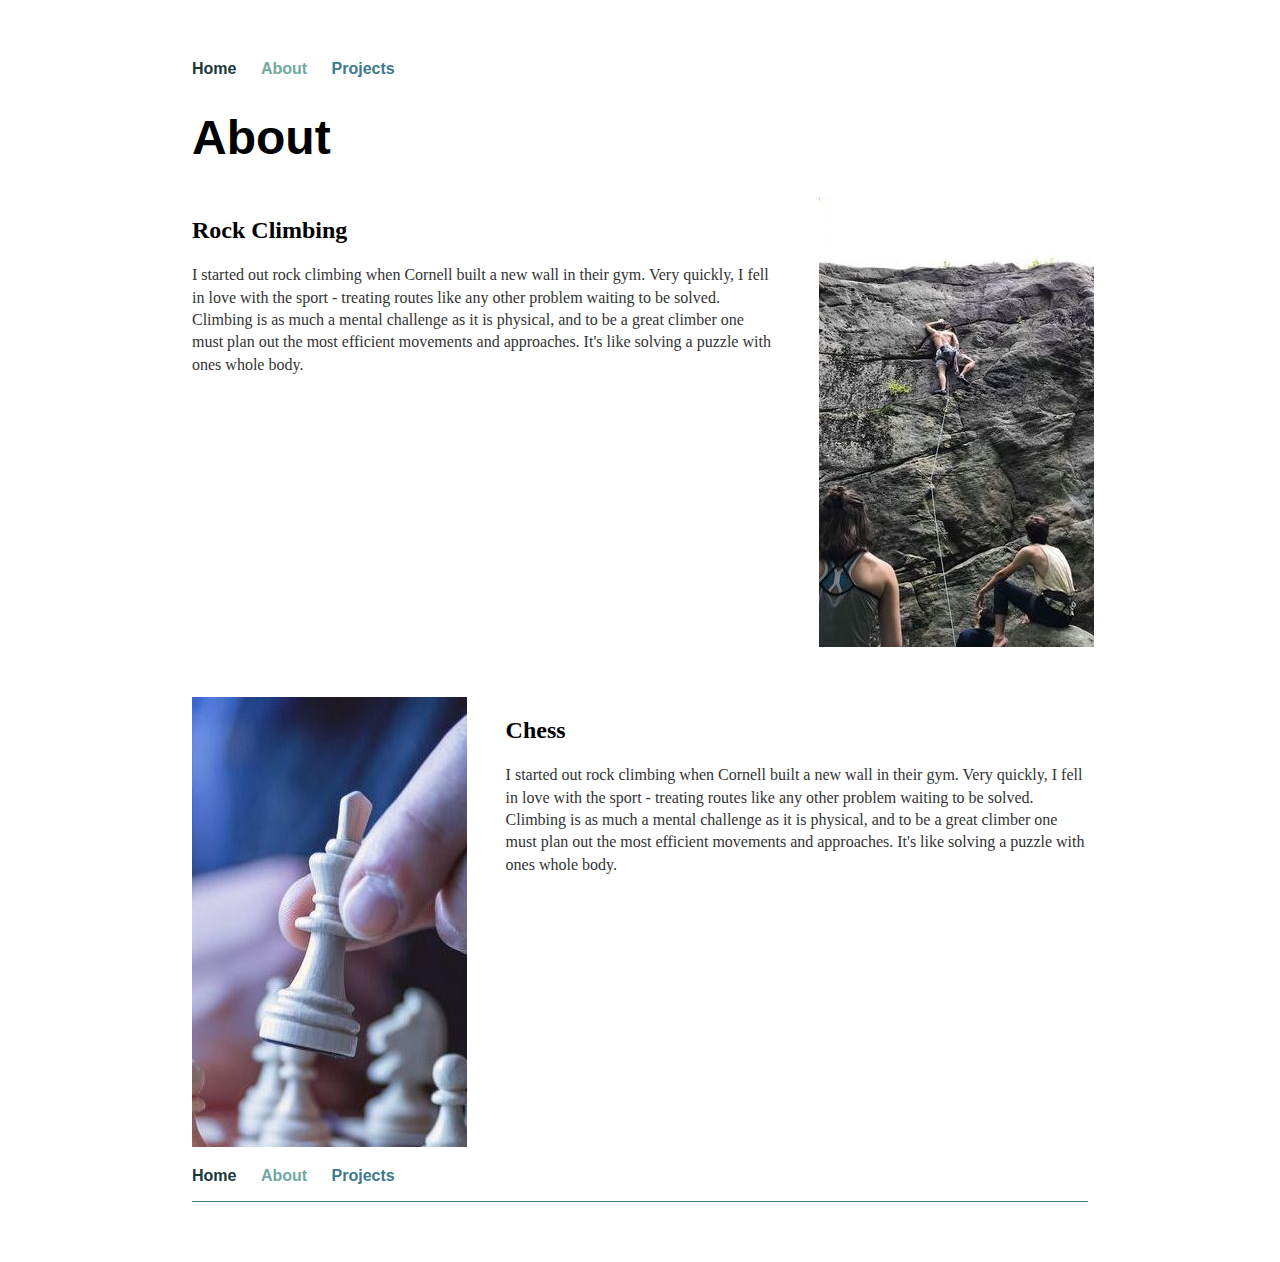
==== about.html @ e39cf888 "Add files via upload" ====
<!DOCTYPE html>
<html>
	<head>
		<title>About</title>
		<!-- link to main stylesheet -->
		<link rel="stylesheet" type="text/css" href="css/main.css">
	</head>
	<body>
		<nav>
    		<ul>
        		<li><a style="color: #1C383D;" href="/">Home</a></li>
	        	<li><a style="color: #70A9A1;" href="/about.html">About</a></li>
        		<li><a style="color: #40798C;" href="/projects.html">Projects</a></li>
    		</ul>
		</nav>
		<div class="container">
        		<h1> About </h1>

		<div class="about-left-odd">

           	<h2> Rock Climbing </h2>

				<p>

					I started out rock climbing when Cornell built a new wall in their gym.
					Very quickly, I fell in love with the sport - treating routes like any other
					problem waiting to be solved.  Climbing is as much a mental challenge as it is
					physical, and to be a great climber one must plan out the most efficient movements
					and approaches.  It's like solving a puzzle with ones whole body.

				</p>
		</div>
		<div class="about-right-odd">

					<img src="climbing.jpeg" alt="Climbing">

    </div>

		<div class="about-right-even">

           	<h2> Chess </h2>

				<p>

					I started out rock climbing when Cornell built a new wall in their gym.
					Very quickly, I fell in love with the sport - treating routes like any other
					problem waiting to be solved.  Climbing is as much a mental challenge as it is
					physical, and to be a great climber one must plan out the most efficient movements
					and approaches.  It's like solving a puzzle with ones whole body.

				</p>
		</div>
		<div class="about-left-even">

					<img src="chess.jpeg" alt="Climbing">

    </div>


		</div><!-- /.container -->


		</div>

		<nav>
    		<ul>
        		<li><a style="color: #1C383D;" href="/">Home</a></li>
	        	<li><a style="color: #70A9A1;" href="/about.html">About</a></li>
        		<li><a style="color: #40798C;" href="/projects.html">Projects</a></li>
    		</ul>
		</nav>
		<footer>
		</footer>

	</body>
</html>
---- css/main.css ----
body {
    margin: 60px auto;
    width: 70%;
}
nav ul, footer ul {
    font-family:'Helvetica', 'Arial', 'Sans-Serif';
    padding: 0px;
    list-style: none;
    font-weight: bold;
}
nav ul li, footer ul li {
    display: inline;
    margin-right: 20px;
}
a {
    text-decoration: none;
    color: #999;
}
a:hover {
    text-decoration: underline;
}
h1 {
    font-size: 3em;
    font-family:'Helvetica', 'Arial', 'Sans-Serif';
}
p {
    font-size: 1.5em;
    line-height: 1.4em;
    color: #333;
}
footer {
    border-top: 1px solid #40798C;
    font-size: .8em;
}

ul.posts {
    margin: 20px auto 40px;
    font-size: 1.5em;
}

ul.posts li {
    list-style: none;
}

.about-left-odd {
    display: inline-block;
    width: 65%;
    height: 500px;
    background-color: #FFFFFF;
}

.about-left-odd p {
    font-size: 1em
}

.about-right-odd {
    display: inline-block;
    width: 30%;
    float:right
}

.about-right-even {
    display: inline-block;
    width: 65%;
    height: 500px;
    background-color: #FFFFFF;
    float:right
}

.about-right-even p {
    font-size: 1em
}

.about-left-even {
    display: inline-block;
    width: 30%;
}
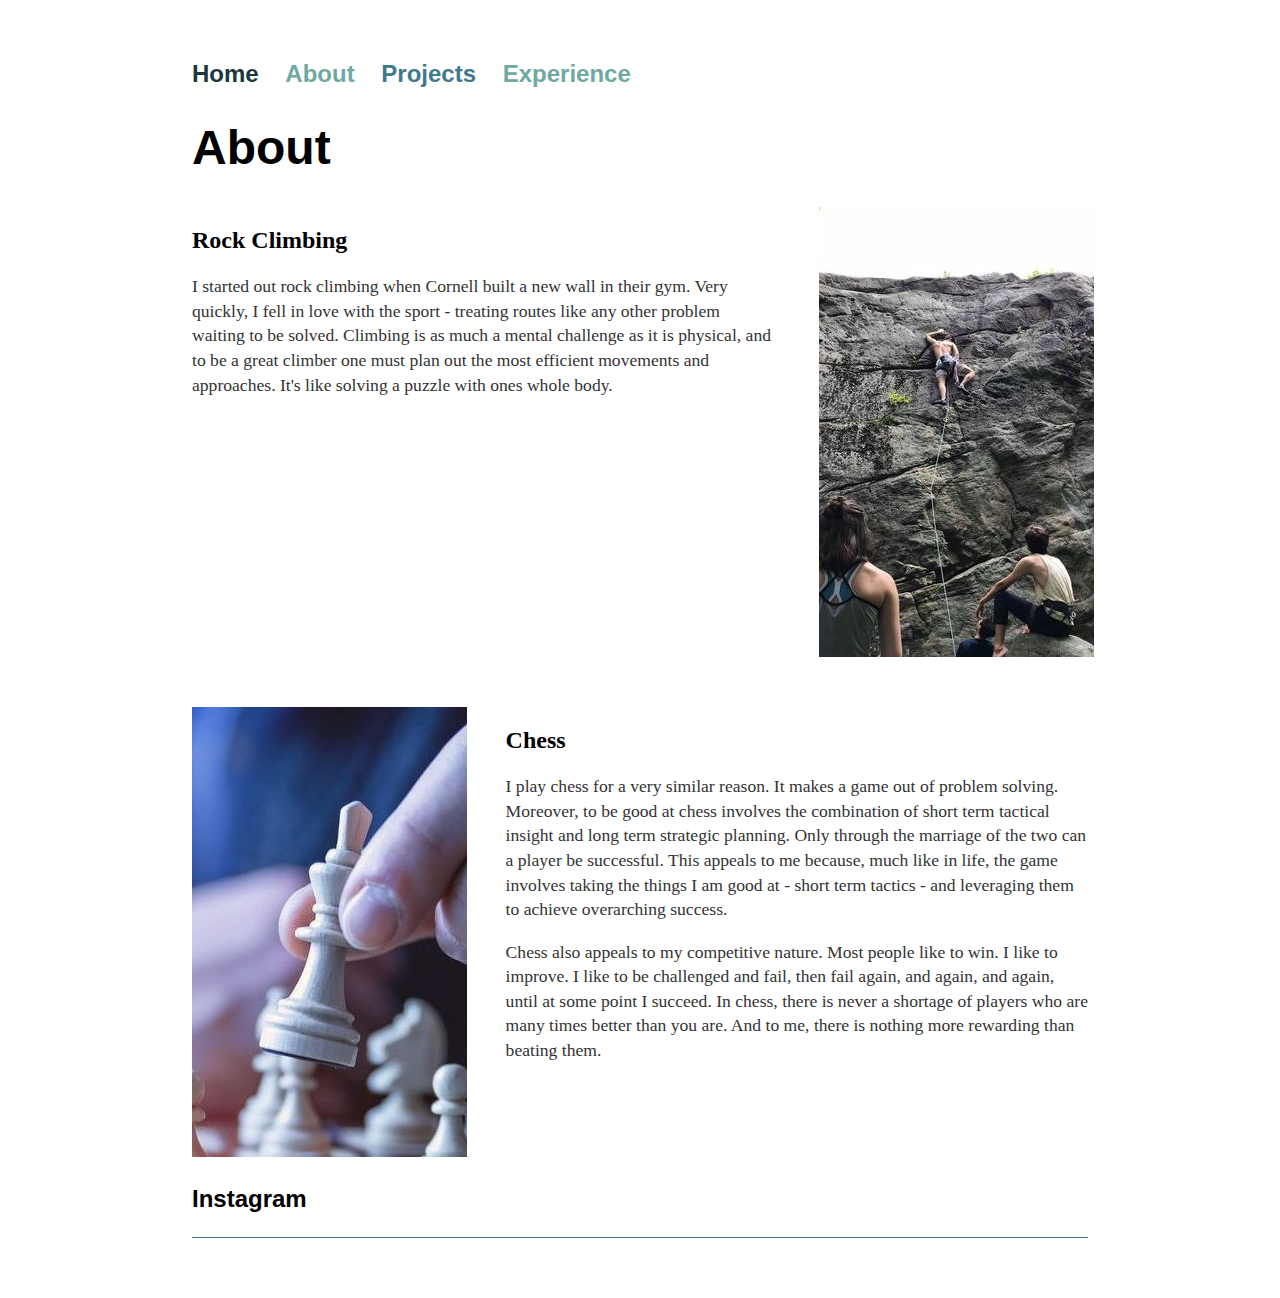
==== commit bf6090e5: "Add files via upload" ====
--- a/about.html
+++ b/about.html
@@ -11,6 +11,7 @@
         		<li><a style="color: #1C383D;" href="/">Home</a></li>
 	        	<li><a style="color: #70A9A1;" href="/about.html">About</a></li>
         		<li><a style="color: #40798C;" href="/projects.html">Projects</a></li>
+						<li><a style="color: #70A9A1;" href="/experience.html">Experience</a></li>
     		</ul>
 		</nav>
 		<div class="container">
@@ -18,7 +19,7 @@
 
 		<div class="about-left-odd">
 
-           	<h2> Rock Climbing </h2>
+        <h2> Rock Climbing </h2>
 
 				<p>
 
@@ -42,17 +43,28 @@
 
 				<p>
 
-					I started out rock climbing when Cornell built a new wall in their gym.
-					Very quickly, I fell in love with the sport - treating routes like any other
-					problem waiting to be solved.  Climbing is as much a mental challenge as it is
-					physical, and to be a great climber one must plan out the most efficient movements
-					and approaches.  It's like solving a puzzle with ones whole body.
+				 I	play chess for a very similar reason.  It makes a game out of problem solving.
+				 Moreover, to be good at chess involves the combination of short term tactical insight
+				 and long term strategic planning.  Only through the marriage of the two can a player
+				 be successful.  This appeals to me because, much like in life, the game involves taking
+				 the things I am good at - short term tactics -  and leveraging them to achieve overarching
+				 success.
 
 				</p>
+
+				<p>
+
+				Chess also appeals to my competitive nature.  Most people like to win.  I like to improve.
+				I like to be challenged and fail, then fail again, and again, and again, until at some point
+				I succeed.  In chess, there is never a shortage of players who are many times better than you are.
+				And to me, there is nothing more rewarding than beating them.
+
+				</p>
+
 		</div>
 		<div class="about-left-even">
 
-					<img src="chess.jpeg" alt="Climbing">
+					<img src="chess.jpeg" alt="Chess">
 
     </div>
 
@@ -64,9 +76,7 @@
 
 		<nav>
     		<ul>
-        		<li><a style="color: #1C383D;" href="/">Home</a></li>
-	        	<li><a style="color: #70A9A1;" href="/about.html">About</a></li>
-        		<li><a style="color: #40798C;" href="/projects.html">Projects</a></li>
+        		<li><a style="color: BLACK;" href="https://www.instagram.com/gregoryalbano/">Instagram</a></li>
     		</ul>
 		</nav>
 		<footer>
--- a/css/main.css
+++ b/css/main.css
@@ -7,6 +7,7 @@
     padding: 0px;
     list-style: none;
     font-weight: bold;
+    font-size: 1.5em
 }
 nav ul li, footer ul li {
     display: inline;
@@ -50,7 +51,7 @@
 }
 
 .about-left-odd p {
-    font-size: 1em
+    font-size: 1.1em
 }
 
 .about-right-odd {
@@ -68,10 +69,52 @@
 }
 
 .about-right-even p {
-    font-size: 1em
+    font-size: 1.1em
 }
 
 .about-left-even {
     display: inline-block;
     width: 30%;
 }
+
+.projects-left-odd {
+    display: inline-block;
+    width: 50%;
+    height: 500px;
+    background-color: #FFFFFF;
+}
+
+.projects-left-odd p {
+    font-size: 1em
+}
+
+.projects-left-odd a {
+    color: #1C383D
+}
+
+.projects-right-odd {
+    display: inline-block;
+    width: 45%;
+    float:right
+}
+
+.experience-left {
+    display: inline-block;
+    width: 50%;
+    height: 500px;
+    background-color: #FFFFFF;
+}
+
+.experience-left a {
+    color: #1C383D
+}
+
+.experience-left p {
+    font-size: 1em
+}
+
+.experience-right {
+    display: inline-block;
+    width: 45%;
+    float:right
+}
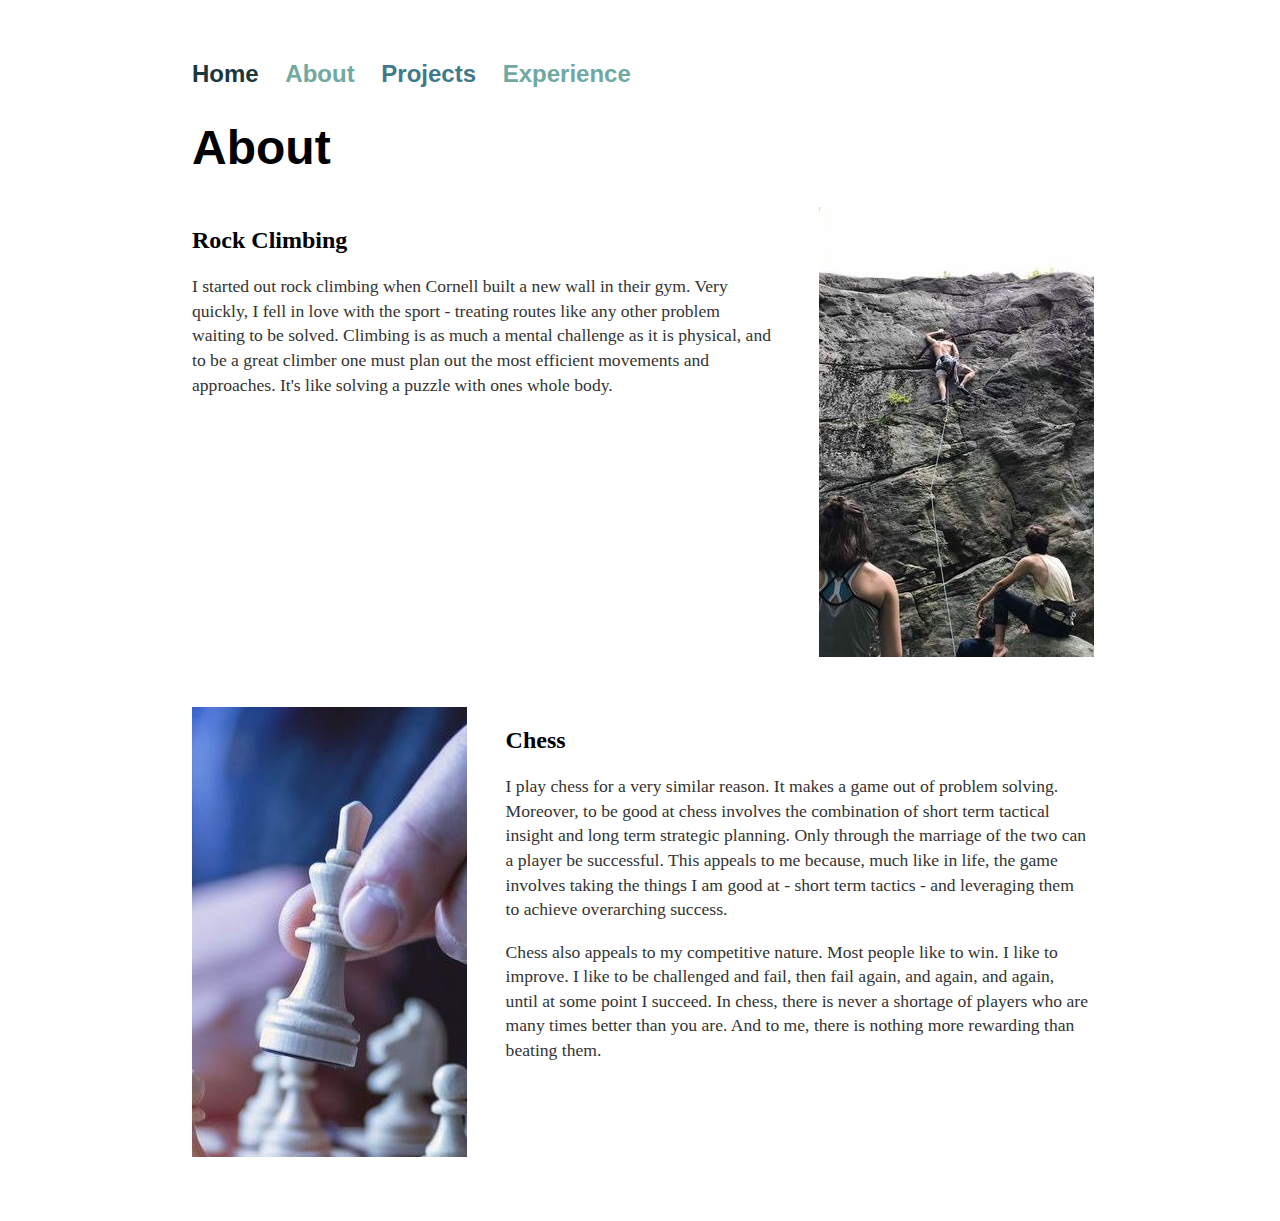
==== commit 47815c18: "Add files via upload" ====
--- a/about.html
+++ b/about.html
@@ -76,11 +76,8 @@
 
 		<nav>
     		<ul>
-        		<li><a style="color: BLACK;" href="https://www.instagram.com/gregoryalbano/">Instagram</a></li>
     		</ul>
 		</nav>
-		<footer>
-		</footer>
 
 	</body>
 </html>
--- a/css/main.css
+++ b/css/main.css
@@ -20,9 +20,35 @@
 a:hover {
     text-decoration: underline;
 }
+
 h1 {
     font-size: 3em;
     font-family:'Helvetica', 'Arial', 'Sans-Serif';
+}
+
+.index h1 {
+    font-size: 3em;
+    font-family:'American Typewriter', 'Serif';
+    overflow: hidden; /* Ensures the content is not revealed until the animation */
+    border-right: .15em solid orange; /* The typwriter cursor */
+    white-space: nowrap; /* Keeps the content on a single line */
+    margin: 0 auto; /* Gives that scrolling effect as the typing happens */
+    letter-spacing: .1em; /* Adjust as needed */
+    animation:
+    typing 3s steps(12, end),
+    blink-caret .75s step-end infinite;
+}
+
+/* The typing effect */
+@keyframes typing {
+  from { width: 0 }
+  to { width: 100% }
+}
+
+/* The typewriter cursor effect */
+@keyframes blink-caret {
+  from, to { border-color: transparent }
+  50% { border-color: orange; }
 }
 p {
     font-size: 1.5em;
@@ -41,6 +67,26 @@
 
 ul.posts li {
     list-style: none;
+}
+
+.bio {
+    display: inline-block;
+    background-color: #FFFFFF;
+}
+
+.center {
+    display: block;
+    margin-left: auto;
+    margin-right: auto;
+    height:500px;
+    width: 50%;
+}
+
+.typewriter-center {
+    display: block;
+    margin-left: auto;
+    margin-right: auto;
+    width: 43%;
 }
 
 .about-left-odd {
@@ -118,3 +164,10 @@
     width: 45%;
     float:right
 }
+
+.center {
+    display: block;
+    margin-left: auto;
+    margin-right: auto;
+    width: 50%;
+}
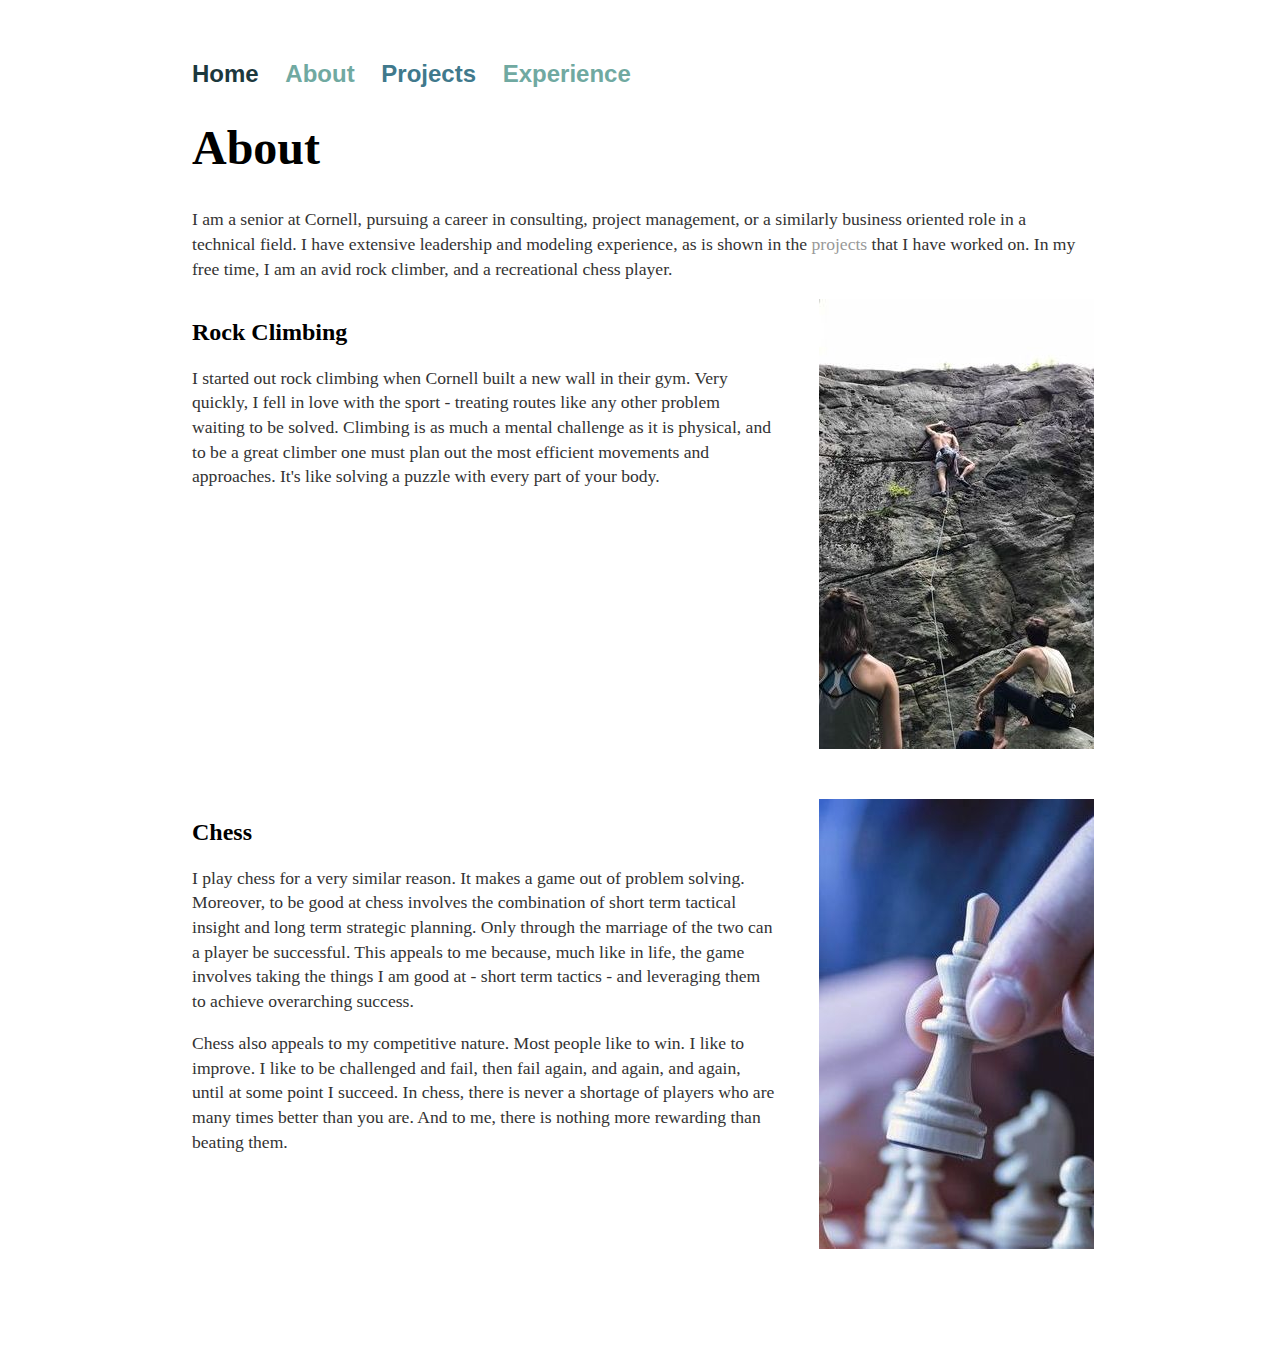
==== commit 9387dfa3: "Add files via upload" ====
--- a/about.html
+++ b/about.html
@@ -15,7 +15,17 @@
     		</ul>
 		</nav>
 		<div class="container">
-        		<h1> About </h1>
+
+      <h1> About </h1>
+
+				<div class="about-main">
+						<p>
+						I am a senior at Cornell, pursuing a career in consulting, project management, or a similarly business
+						oriented role in a technical field.  I have extensive leadership and modeling experience, as is shown
+						in the <a href="/projects.html">projects</a> that I have worked on.  In my free time, I am an avid rock climber,
+						and a recreational chess player.
+						</p>
+				</div>
 
 		<div class="about-left-odd">
 
@@ -27,7 +37,7 @@
 					Very quickly, I fell in love with the sport - treating routes like any other
 					problem waiting to be solved.  Climbing is as much a mental challenge as it is
 					physical, and to be a great climber one must plan out the most efficient movements
-					and approaches.  It's like solving a puzzle with ones whole body.
+					and approaches.  It's like solving a puzzle with every part of your body. 
 
 				</p>
 		</div>
@@ -37,7 +47,7 @@
 
     </div>
 
-		<div class="about-right-even">
+		<div class="about-left-odd">
 
            	<h2> Chess </h2>
 
@@ -62,7 +72,7 @@
 				</p>
 
 		</div>
-		<div class="about-left-even">
+		<div class="about-right-odd">
 
 					<img src="chess.jpeg" alt="Chess">
 
--- a/css/main.css
+++ b/css/main.css
@@ -23,19 +23,20 @@
 
 h1 {
     font-size: 3em;
-    font-family:'Helvetica', 'Arial', 'Sans-Serif';
+    font-family:', 'Sans-Serif';
 }
 
 .index h1 {
-    font-size: 3em;
-    font-family:'American Typewriter', 'Serif';
+    font-size: 3.2em;
+    font-family: 'Quicksand', sans-serif;
+    font-weight: 500;
     overflow: hidden; /* Ensures the content is not revealed until the animation */
-    border-right: .15em solid orange; /* The typwriter cursor */
+    border-right: .15em solid BLACK; /* The typwriter cursor */
     white-space: nowrap; /* Keeps the content on a single line */
     margin: 0 auto; /* Gives that scrolling effect as the typing happens */
-    letter-spacing: .1em; /* Adjust as needed */
+    letter-spacing: .3em; /* Adjust as needed */
     animation:
-    typing 3s steps(12, end),
+    typing 3s steps(13, end),
     blink-caret .75s step-end infinite;
 }
 
@@ -71,6 +72,8 @@
 
 .bio {
     display: inline-block;
+    font-family: 'Quicksand', sans-serif;
+    font-weight: 300;
     background-color: #FFFFFF;
 }
 
@@ -86,7 +89,12 @@
     display: block;
     margin-left: auto;
     margin-right: auto;
-    width: 43%;
+    width: 50%;
+}
+
+.about-main p {
+    font-size: 1.1em;
+
 }
 
 .about-left-odd {
